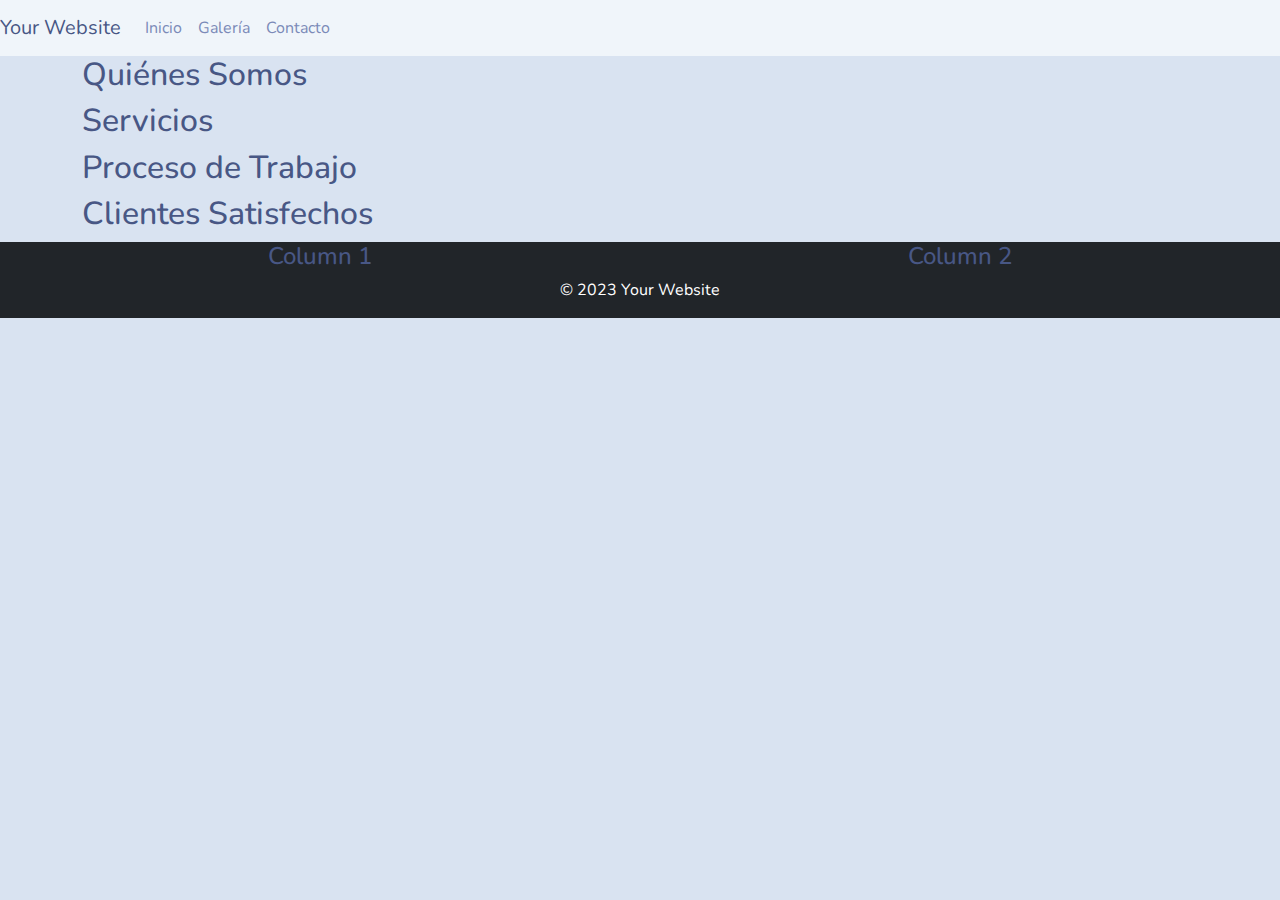
==== index.html @ fa76e89b "Base template" ====
<!DOCTYPE html>
<html lang="en">
<head>
    <meta charset="UTF-8">
    <meta name="viewport" content="width=device-width, initial-scale=1.0">
    <title>Your Page</title>
    <!-- Add Bootstrap CSS -->
    <link rel="stylesheet" href="css/bootstrap.css">
</head>
<body>

<!-- Navbar -->
<nav class="navbar navbar-expand-lg navbar-light bg-light">
    <a class="navbar-brand" href="#">Your Website</a>
    <button class="navbar-toggler" type="button" data-toggle="collapse" data-target="#navbarNav" aria-controls="navbarNav" aria-expanded="false" aria-label="Toggle navigation">
        <span class="navbar-toggler-icon"></span>
    </button>
    <div class="collapse navbar-collapse" id="navbarNav">
        <ul class="navbar-nav">
            <li class="nav-item active">
                <a class="nav-link" href="#inicio">Inicio</a>
            </li>
            <li class="nav-item">
                <a class="nav-link" href="#galeria">Galería</a>
            </li>
            <li class="nav-item">
                <a class="nav-link" href="#contacto">Contacto</a>
            </li>
        </ul>
    </div>
</nav>

<!-- Quiénes Somos Section -->
<section id="inicio" class="container">
    <h2>Quiénes Somos</h2>
    <!-- Add your content here -->
</section>

<!-- Servicios Section -->
<section id="servicios" class="container">
    <h2>Servicios</h2>
    <!-- Add your content here -->
</section>

<!-- Proceso de Trabajo Section -->
<section id="proceso" class="container">
    <h2>Proceso de Trabajo</h2>
    <!-- Add your content here -->
</section>

<!-- Clientes Satisfechos Section -->
<section id="clientes" class="container">
    <h2>Clientes Satisfechos</h2>
    <!-- Add your content here -->
</section>

<!-- Footer -->
<footer class="container-fluid bg-dark text-white">
    <div class="row justify-content-center">
        <div class="col-lg text-center">
            <h4>Column 1</h4>
            <!-- Add content for column 1 -->
        </div>
        <div class="col-lg text-center">
            <h4>Column 2</h4>
            <!-- Add content for column 2 -->
        </div>
    </div>
    <div class="row">
        <div class="col">
            <p class="text-center">© 2023 Your Website</p>
        </div>
    </div>
</footer>

<!-- Add Bootstrap JS (optional) -->
<script src="https://code.jquery.com/jquery-3.5.1.slim.min.js"></script>
<script src="https://cdn.jsdelivr.net/npm/@popperjs/core@2.9.1/dist/umd/popper.min.js"></script>
<script src="https://stackpath.bootstrapcdn.com/bootstrap/4.5.2/js/bootstrap.min.js"></script>
</body>
</html>
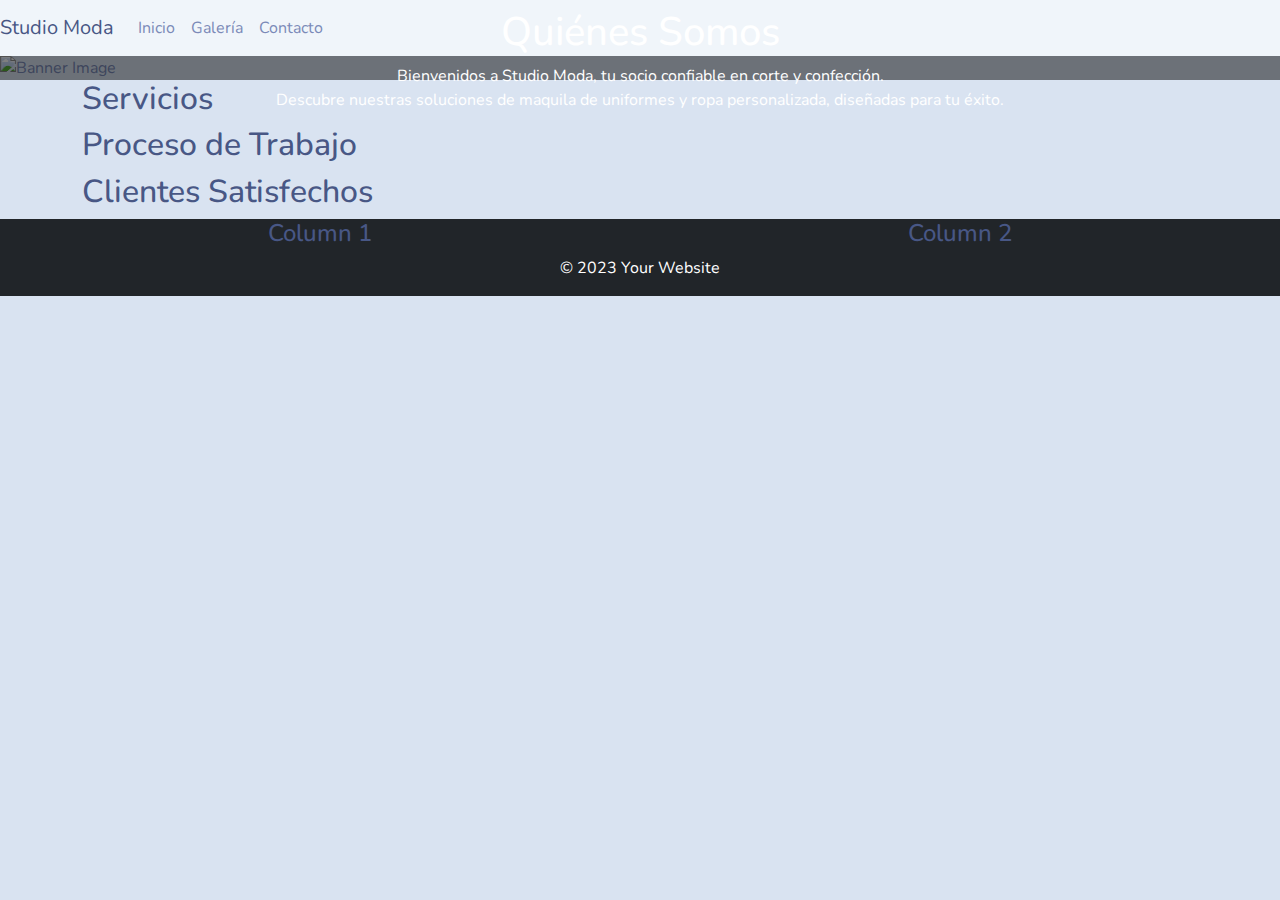
==== commit 2112c898: "banner added" ====
--- a/index.html
+++ b/index.html
@@ -3,15 +3,16 @@
 <head>
     <meta charset="UTF-8">
     <meta name="viewport" content="width=device-width, initial-scale=1.0">
-    <title>Your Page</title>
+    <title>Studio Moda</title>
     <!-- Add Bootstrap CSS -->
     <link rel="stylesheet" href="css/bootstrap.css">
+    <link rel="stylesheet" href="css/style.css">
 </head>
 <body>
 
 <!-- Navbar -->
 <nav class="navbar navbar-expand-lg navbar-light bg-light">
-    <a class="navbar-brand" href="#">Your Website</a>
+    <a class="navbar-brand" href="#">Studio Moda</a>
     <button class="navbar-toggler" type="button" data-toggle="collapse" data-target="#navbarNav" aria-controls="navbarNav" aria-expanded="false" aria-label="Toggle navigation">
         <span class="navbar-toggler-icon"></span>
     </button>
@@ -31,9 +32,23 @@
 </nav>
 
 <!-- Quiénes Somos Section -->
-<section id="inicio" class="container">
-    <h2>Quiénes Somos</h2>
-    <!-- Add your content here -->
+<section id="inicio" class="container-fluid p-0">
+    <div class="row">
+        <div class="col-12">
+            <div class="position-relative">
+                <!-- Large screen image (hidden on mobile) -->
+                <img src="https://cdn.shopify.com/s/files/1/0822/8470/8151/files/hero_image.png?v=1693623869" alt="Banner Image" class="img-fluid d-none d-md-block">
+                
+                <!-- Mobile screen image (hidden on large screens) -->
+                <img src="https://cdn.shopify.com/s/files/1/0822/8470/8151/files/banner_screen_mobile.png?v=1695943894" alt="Banner Image" class="img-fluid w-100 d-md-none">
+                
+                <div class="overlay p-2">
+                    <h1 class="text-center text-white">Quiénes Somos</h1>
+                    <p class="text-center text-white">Bienvenidos a Studio Moda, tu socio confiable en corte y confección.<br>Descubre nuestras soluciones de maquila de uniformes y ropa personalizada, diseñadas para tu éxito.</p>
+                </div>
+            </div>
+        </div>
+    </div>
 </section>
 
 <!-- Servicios Section -->
--- a/css/style.css
+++ b/css/style.css
@@ -0,0 +1,12 @@
+.overlay {
+    position: absolute;
+    top: 0;
+    left: 0;
+    width: 100%;
+    height: 100%;
+    background-color: rgba(0, 0, 0, 0.5);
+    display: flex;
+    flex-direction: column;
+    justify-content: center;
+    align-items: center;
+}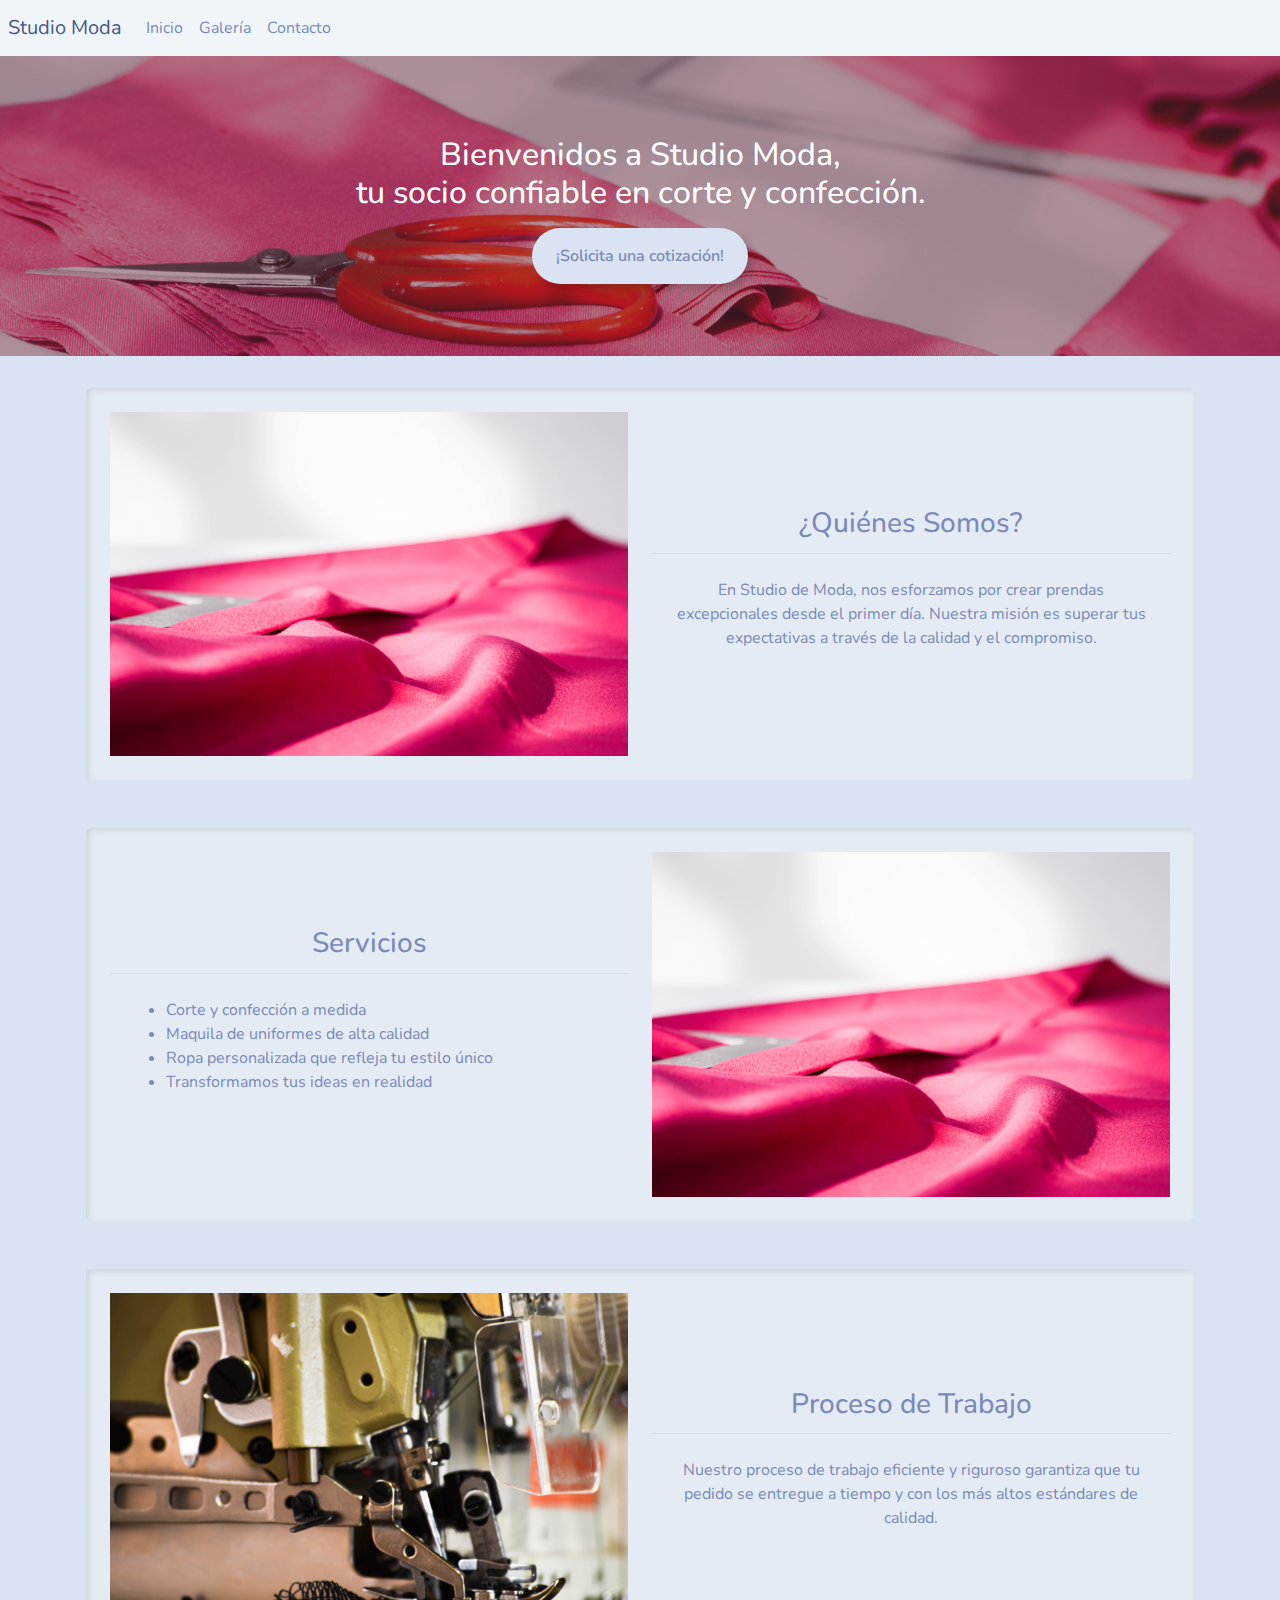
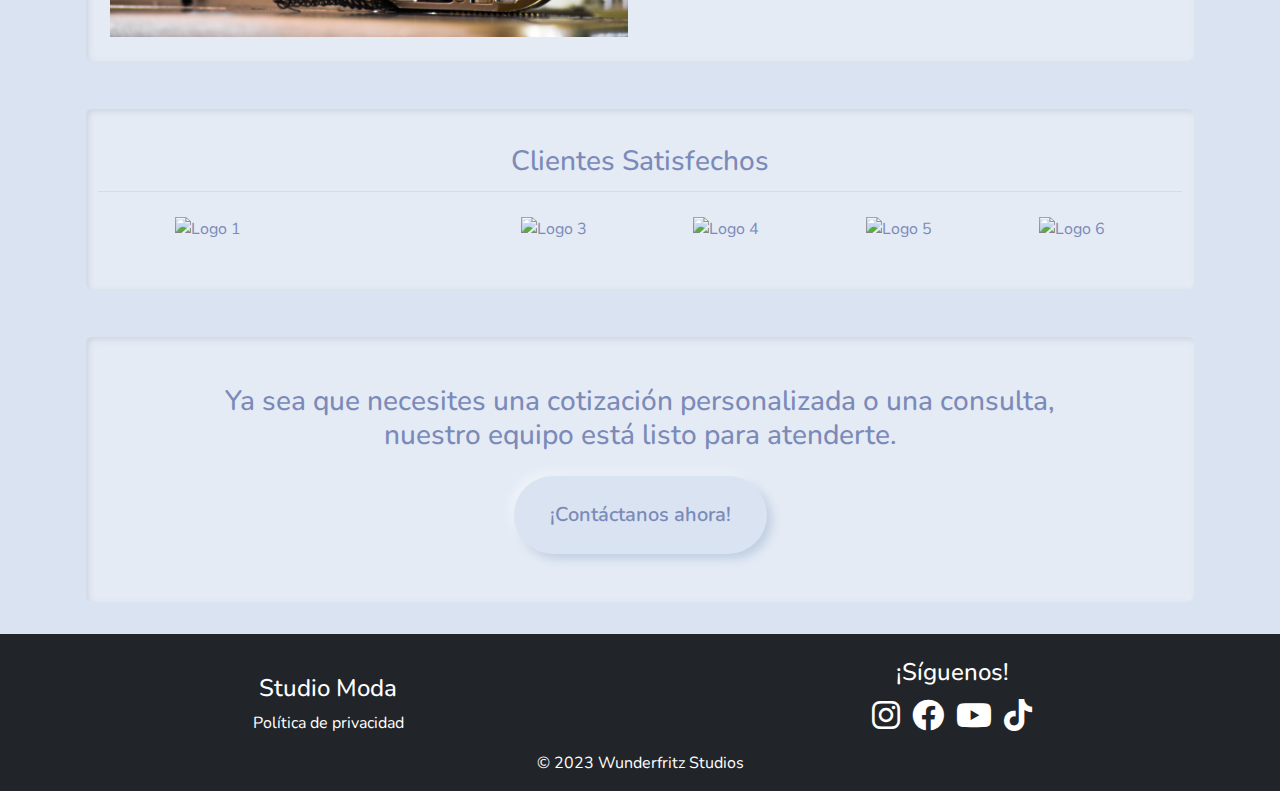
==== commit 375e474b: "Major update" ====
--- a/index.html
+++ b/index.html
@@ -7,12 +7,14 @@
     <!-- Add Bootstrap CSS -->
     <link rel="stylesheet" href="css/bootstrap.css">
     <link rel="stylesheet" href="css/style.css">
+    <link rel="stylesheet" href="https://cdnjs.cloudflare.com/ajax/libs/font-awesome/6.0.0-beta3/css/all.min.css">
+
 </head>
 <body>
 
 <!-- Navbar -->
-<nav class="navbar navbar-expand-lg navbar-light bg-light">
-    <a class="navbar-brand" href="#">Studio Moda</a>
+<nav class="navbar navbar-expand-lg navbar-light bg-light p-2">
+    <a class="navbar-brand" href="#quienes-somos">Studio Moda</a>
     <button class="navbar-toggler" type="button" data-toggle="collapse" data-target="#navbarNav" aria-controls="navbarNav" aria-expanded="false" aria-label="Toggle navigation">
         <span class="navbar-toggler-icon"></span>
     </button>
@@ -22,68 +24,155 @@
                 <a class="nav-link" href="#inicio">Inicio</a>
             </li>
             <li class="nav-item">
-                <a class="nav-link" href="#galeria">Galería</a>
+                <a class="nav-link" href="galeria.html">Galería</a>
             </li>
             <li class="nav-item">
-                <a class="nav-link" href="#contacto">Contacto</a>
+                <a class="nav-link" href="contacto.html">Contacto</a>
             </li>
         </ul>
     </div>
 </nav>
 
-<!-- Quiénes Somos Section -->
-<section id="inicio" class="container-fluid p-0">
+<!-- Inicio Section -->
+<section id="inicio" class="container-fluid p-0 pb-3">
     <div class="row">
         <div class="col-12">
             <div class="position-relative">
                 <!-- Large screen image (hidden on mobile) -->
-                <img src="https://cdn.shopify.com/s/files/1/0822/8470/8151/files/hero_image.png?v=1693623869" alt="Banner Image" class="img-fluid d-none d-md-block">
+                <img src="images/studio-moda_banner.jpg" alt="Banner Image" class="img-fluid d-none d-md-block">
                 
                 <!-- Mobile screen image (hidden on large screens) -->
-                <img src="https://cdn.shopify.com/s/files/1/0822/8470/8151/files/banner_screen_mobile.png?v=1695943894" alt="Banner Image" class="img-fluid w-100 d-md-none">
+                <img src="images/studio-moda_banner-mobile.jpg" alt="Banner Image" class="img-fluid w-100 d-md-none">
                 
-                <div class="overlay p-2">
-                    <h1 class="text-center text-white">Quiénes Somos</h1>
-                    <p class="text-center text-white">Bienvenidos a Studio Moda, tu socio confiable en corte y confección.<br>Descubre nuestras soluciones de maquila de uniformes y ropa personalizada, diseñadas para tu éxito.</p>
+                <div class="overlay p-3">
+                    <h2 class="text-center text-white p-2">Bienvenidos a Studio Moda,<br>tu socio confiable en corte y confección.</h2>
+                    <!-- <h4 class="text-center text-white pt-2">Descubre nuestras soluciones de maquila de uniformes<br>y ropa personalizada, diseñadas para tu éxito.</h4> -->
+                    <a href="contacto.html" class="btn btn-outline-secondary" role="button">¡Solicita una cotización!</a>
                 </div>
             </div>
         </div>
     </div>
 </section>
 
+<!-- Quiénes Somos Section -->
+<section id="quienes-somos" class="container p-3">
+    <div class="card border-primary mb-3 p-2">
+        <div class="row justify-content-center align-items-center p-3">
+            <div class="col-lg text-center order-0 order-lg-1">
+                <div class="card-header h3">¿Quiénes Somos?</div>
+                <div class="card-body">
+                    <p class="card-text">En Studio de Moda, nos esforzamos por crear prendas excepcionales desde el primer día. Nuestra misión es superar tus expectativas a través de la calidad y el compromiso.</p>
+                </div>
+             </div>
+             <div class="col-lg text-center order-1 order-lg-0">
+                <img class="img-fluid" src="images/studio-moda-0374.jpg" alt="Banner Image" >
+             </div>
+        </div>
+    </div>
+</section>
+
 <!-- Servicios Section -->
-<section id="servicios" class="container">
-    <h2>Servicios</h2>
-    <!-- Add your content here -->
+<section id="servicios" class="container p-3">
+    <div class="card border-primary mb-3 p-2">
+        <div class="row justify-content-center align-items-center p-3">
+            <div class="col-lg text-center order-0 order-lg-0">
+                <div class="card-header h3">Servicios</div>
+                <div class="card-body text-start justify-content-center">
+                   <ul>
+                        <li>Corte y confección a medida</li>
+                        <li>Maquila de uniformes de alta calidad</li>
+                        <li>Ropa personalizada que refleja tu estilo único</li>
+                        <li>Transformamos tus ideas en realidad</li>
+                    </ul>
+                </div>
+            </div>
+            <div class="col-lg text-center order-1 order-lg-1">
+                <img class="img-fluid" src="images/studio-moda-0374.jpg" alt="Banner Image" >
+            </div>
+        </div>
+    </div>
 </section>
 
 <!-- Proceso de Trabajo Section -->
-<section id="proceso" class="container">
-    <h2>Proceso de Trabajo</h2>
-    <!-- Add your content here -->
+<section id="proceso" class="container p-3">
+    <div class="card border-primary mb-3 p-2">
+        <div class="row justify-content-center align-items-center p-3">
+            <div class="col-lg text-center order-0 order-lg-1">
+                <div class="card-header h3">Proceso de Trabajo</div>
+                <div class="card-body">
+                    <p class="card-text">Nuestro proceso de trabajo eficiente y riguroso garantiza que tu pedido se entregue a tiempo y con los más altos estándares de calidad.</p>
+                </div>
+            </div>
+            <div class="col-lg text-center order-1 order-lg-0">
+                <img class="img-fluid" src="images/studio-moda-0418_full.jpg" alt="Banner Image" >
+            </div>
+        </div>
+    </div>
 </section>
 
 <!-- Clientes Satisfechos Section -->
-<section id="clientes" class="container">
-    <h2>Clientes Satisfechos</h2>
-    <!-- Add your content here -->
+<section id="clientes" class="container p-3">
+    <div class="card border-primary mb-3 p-2">
+        <div class="row justify-content-center align-items-center p-3">
+            <div class="card-header h3 text-center">Clientes Satisfechos</div>
+            <div class="card-body">
+                <div class="container">
+                    <div class="row justify-content-center align-items-center">
+                        <div class="col-4 col-md-2 text-center mb-3 mb-md-0">
+                            <img src="https://i.pinimg.com/originals/b8/62/cd/b862cd2f8ba5bb3bb17145d9f3949b36.jpg" alt="Logo 1" class="img-fluid">
+                        </div>
+                        <div class="col-4 col-md-2 text-center mb-3 mb-md-0">
+                            <img src="https://i.pinimg.com/originals/b8/62/cd/b862cd2f8ba5bb3bb17145d9f3949b36.jpg" alt "Logo 2" class="img-fluid">
+                        </div>
+                        <div class="col-4 col-md-2 text-center mb-3 mb-md-0">
+                            <img src="https://i.pinimg.com/originals/b8/62/cd/b862cd2f8ba5bb3bb17145d9f3949b36.jpg" alt="Logo 3" class="img-fluid">
+                        </div>
+                        <div class="col-4 col-md-2 text-center mb-3 mb-md-0">
+                            <img src="https://i.pinimg.com/originals/b8/62/cd/b862cd2f8ba5bb3bb17145d9f3949b36.jpg" alt="Logo 4" class="img-fluid">
+                        </div>
+                        <div class="col-4 col-md-2 text-center mb-3 mb-md-0">
+                            <img src="https://i.pinimg.com/originals/b8/62/cd/b862cd2f8ba5bb3bb17145d9f3949b36.jpg" alt="Logo 5" class="img-fluid">
+                        </div>
+                        <div class="col-4 col-md-2 text-center mb-3 mb-md-0">
+                            <img src="https://i.pinimg.com/originals/b8/62/cd/b862cd2f8ba5bb3bb17145d9f3949b36.jpg" alt="Logo 6" class="img-fluid">
+                        </div>
+                    </div>
+                </div>
+            </div>
+        </div>
+    </div>
+</section>
+
+<!-- CTA -->
+<section id="clientes" class="container p-3">
+    <div class="card border-primary mb-3 p-2">
+        <div class="row justify-content-center align-items-center p-3">
+            <div class="card-body text-center">
+                <h3 class="pb-3">Ya sea que necesites una cotización personalizada o una consulta,<br>nuestro equipo está listo para atenderte.</h3>
+                   <a href="contacto.html" class="btn btn-lg btn-primary" role="button">¡Contáctanos ahora!</a>
+            </div>
+        </div>
+    </div>
 </section>
 
 <!-- Footer -->
-<footer class="container-fluid bg-dark text-white">
-    <div class="row justify-content-center">
-        <div class="col-lg text-center">
-            <h4>Column 1</h4>
-            <!-- Add content for column 1 -->
+<footer class="container-fluid bg-dark text-white pt-2">
+    <div class="row justify-content-center p-3">
+        <div class="col-lg text-center order-1 order-lg-0 pt-3">
+            <h4 class="custom-footer-text">Studio Moda</h4>
+            <h7 class="custom-footer-text">Política de privacidad</h7>
         </div>
-        <div class="col-lg text-center">
-            <h4>Column 2</h4>
-            <!-- Add content for column 2 -->
+        <div class="col-lg text-center order-0 order-lg-1">
+            <h4 class="custom-footer-text">¡Síguenos!</h4>
+            <a href="URL-DE-INSTAGRAM" target="_blank" class="social-icon text-white"><i class="fab fa-instagram fa-2x p-1"></i></a>
+            <a href="URL-DE-FACEBOOK" target="_blank" class="social-icon text-white"><i class="fab fa-facebook fa-2x p-1"></i></a>
+            <a href="URL-DE-YOUTUBE" target="_blank" class="social-icon text-white"><i class="fab fa-youtube fa-2x p-1"></i></a>
+            <a href="URL-DE-TIKTOK" target="_blank" class="social-icon text-white"><i class="fab fa-tiktok fa-2x p-1"></i></a>
         </div>
     </div>
     <div class="row">
         <div class="col">
-            <p class="text-center">© 2023 Your Website</p>
+            <p class="text-center">© 2023 Wunderfritz Studios</p>
         </div>
     </div>
 </footer>
--- a/css/style.css
+++ b/css/style.css
@@ -4,9 +4,13 @@
     left: 0;
     width: 100%;
     height: 100%;
-    background-color: rgba(0, 0, 0, 0.5);
+    background-color: rgba(102, 43, 59, 0.5);
     display: flex;
     flex-direction: column;
     justify-content: center;
     align-items: center;
+}
+
+.custom-footer-text {
+    color: white !important;
 }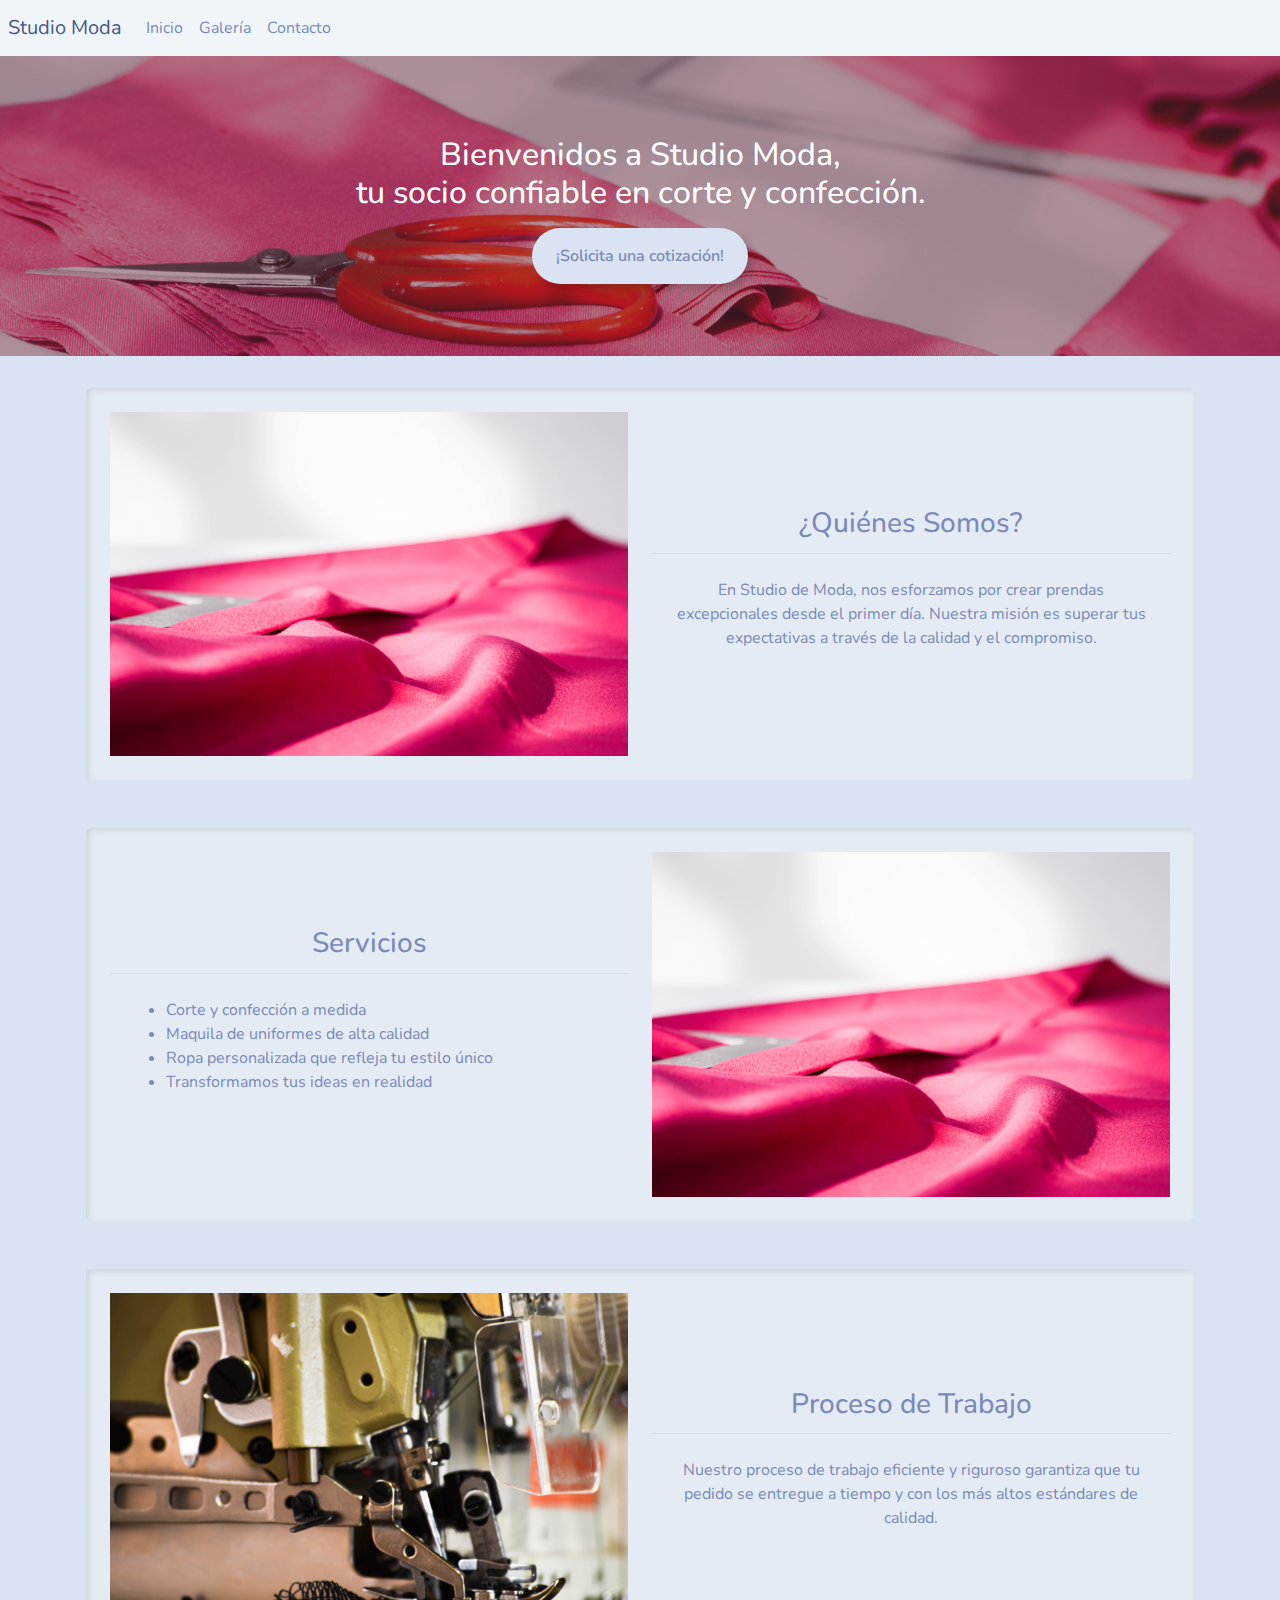
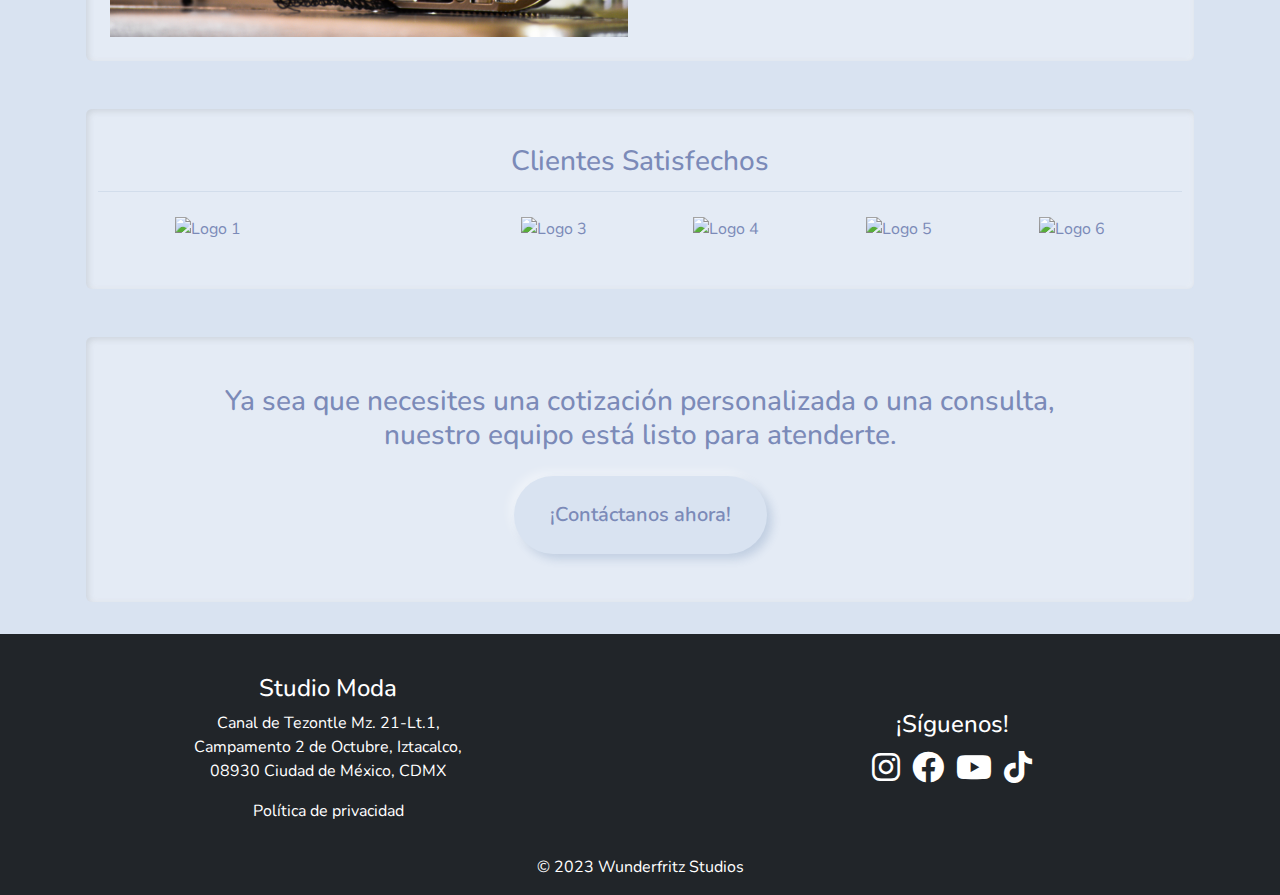
==== commit 4c87a407: "Update index.html" ====
--- a/index.html
+++ b/index.html
@@ -157,10 +157,11 @@
 
 <!-- Footer -->
 <footer class="container-fluid bg-dark text-white pt-2">
-    <div class="row justify-content-center p-3">
+    <div class="row justify-content-center align-items-center p-3">
         <div class="col-lg text-center order-1 order-lg-0 pt-3">
             <h4 class="custom-footer-text">Studio Moda</h4>
-            <h7 class="custom-footer-text">Política de privacidad</h7>
+            <p class="custom-footer-text">Canal de Tezontle Mz. 21-Lt.1,<br>Campamento 2 de Octubre, Iztacalco,<br>08930 Ciudad de México, CDMX</p>
+            <p class="custom-footer-text">Política de privacidad</p>
         </div>
         <div class="col-lg text-center order-0 order-lg-1">
             <h4 class="custom-footer-text">¡Síguenos!</h4>
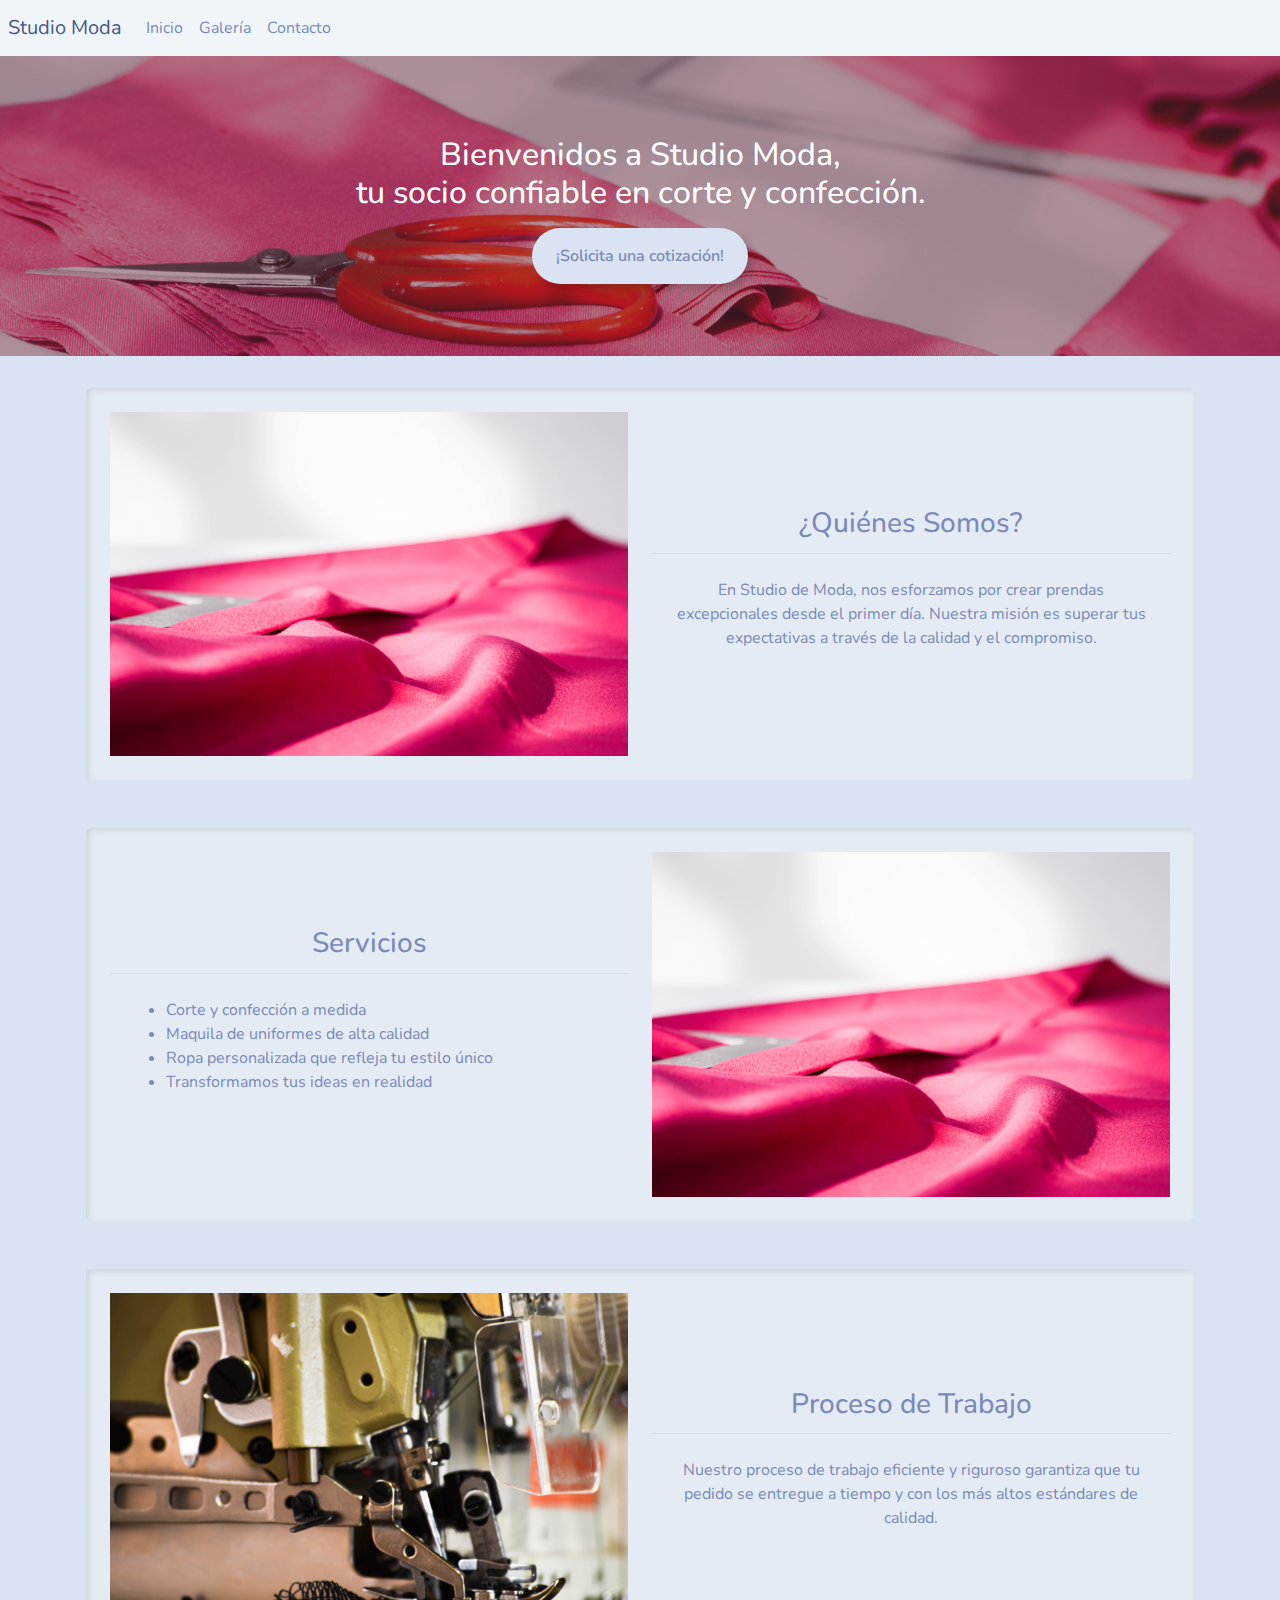
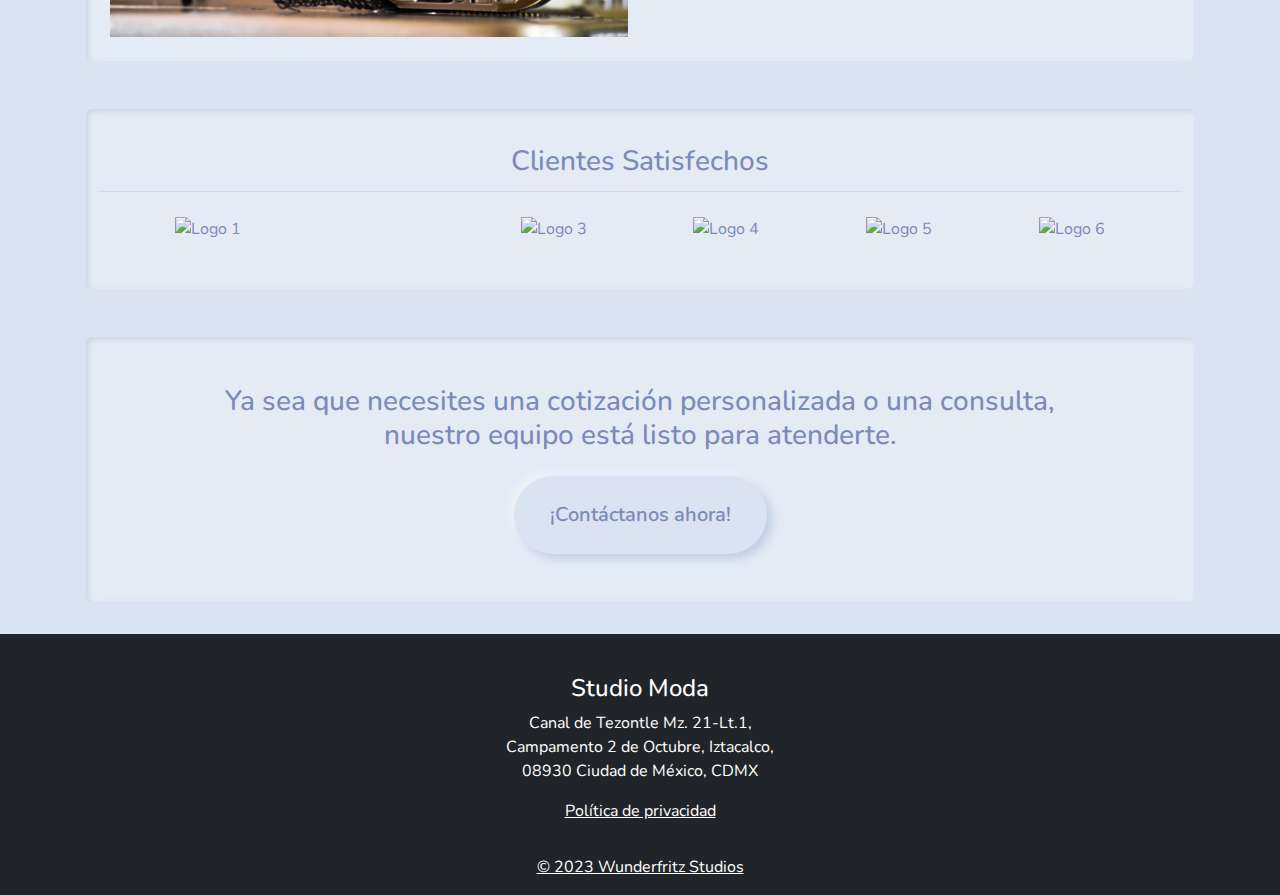
==== commit 473ee6a6: "privacy policy and gallery" ====
--- a/index.html
+++ b/index.html
@@ -161,15 +161,15 @@
         <div class="col-lg text-center order-1 order-lg-0 pt-3">
             <h4 class="custom-footer-text">Studio Moda</h4>
             <p class="custom-footer-text">Canal de Tezontle Mz. 21-Lt.1,<br>Campamento 2 de Octubre, Iztacalco,<br>08930 Ciudad de México, CDMX</p>
-            <p class="custom-footer-text">Política de privacidad</p>
+            <a href="politica-de-privacidad.html" class="custom-footer-text">Política de privacidad</p>
         </div>
-        <div class="col-lg text-center order-0 order-lg-1">
+        <!-- <div class="col-lg text-center order-0 order-lg-1">
             <h4 class="custom-footer-text">¡Síguenos!</h4>
             <a href="URL-DE-INSTAGRAM" target="_blank" class="social-icon text-white"><i class="fab fa-instagram fa-2x p-1"></i></a>
             <a href="URL-DE-FACEBOOK" target="_blank" class="social-icon text-white"><i class="fab fa-facebook fa-2x p-1"></i></a>
             <a href="URL-DE-YOUTUBE" target="_blank" class="social-icon text-white"><i class="fab fa-youtube fa-2x p-1"></i></a>
             <a href="URL-DE-TIKTOK" target="_blank" class="social-icon text-white"><i class="fab fa-tiktok fa-2x p-1"></i></a>
-        </div>
+        </div> -->
     </div>
     <div class="row">
         <div class="col">
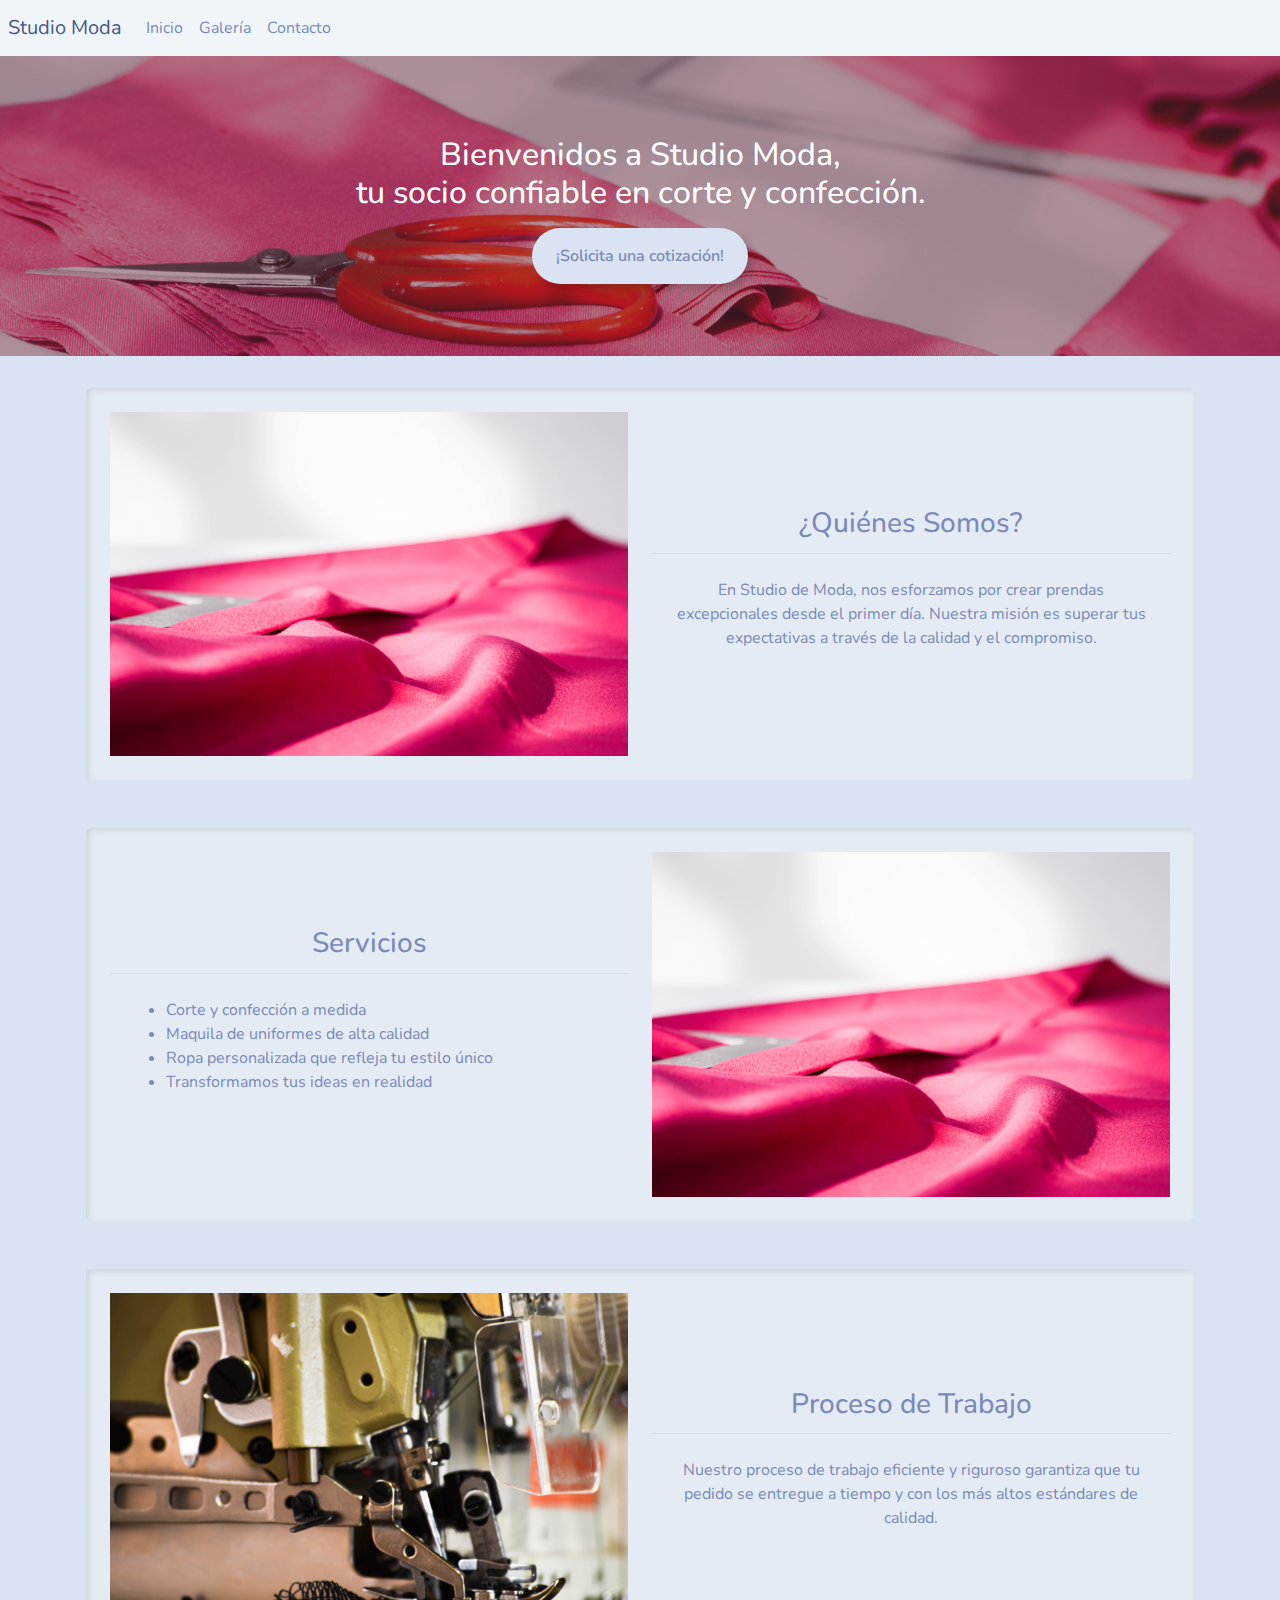
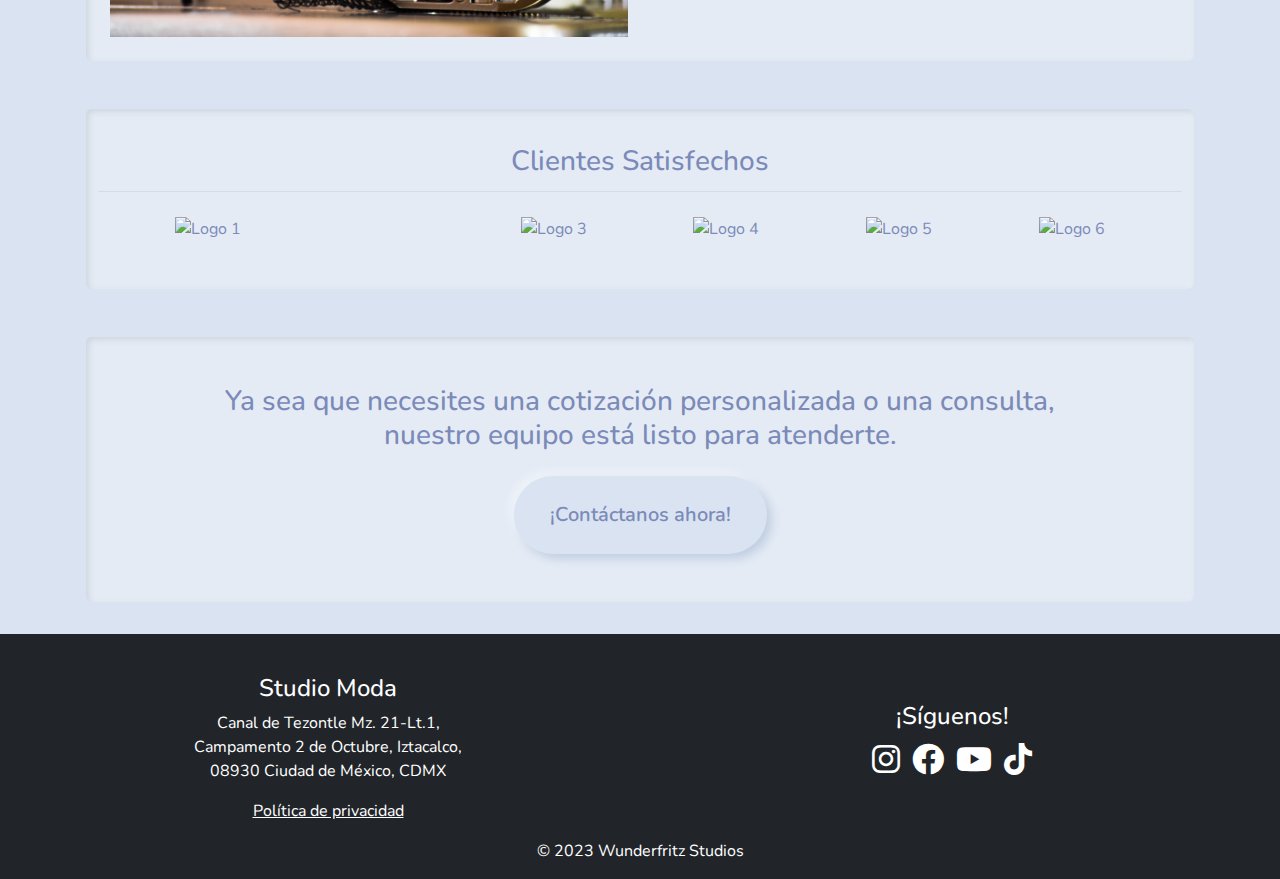
==== commit cc04edba: "gallery / privacy policy added" ====
--- a/index.html
+++ b/index.html
@@ -158,18 +158,18 @@
 <!-- Footer -->
 <footer class="container-fluid bg-dark text-white pt-2">
     <div class="row justify-content-center align-items-center p-3">
-        <div class="col-lg text-center order-1 order-lg-0 pt-3">
+        <div class="col-lg-6 text-center order-1 order-lg-0 pt-3">
             <h4 class="custom-footer-text">Studio Moda</h4>
             <p class="custom-footer-text">Canal de Tezontle Mz. 21-Lt.1,<br>Campamento 2 de Octubre, Iztacalco,<br>08930 Ciudad de México, CDMX</p>
-            <a href="politica-de-privacidad.html" class="custom-footer-text">Política de privacidad</p>
+            <a href="politica-de-privacidad.html" class="custom-footer-text">Política de privacidad</a>
         </div>
-        <!-- <div class="col-lg text-center order-0 order-lg-1">
+        <div class="col-lg-6 text-center order-0 order-lg-1">
             <h4 class="custom-footer-text">¡Síguenos!</h4>
             <a href="URL-DE-INSTAGRAM" target="_blank" class="social-icon text-white"><i class="fab fa-instagram fa-2x p-1"></i></a>
             <a href="URL-DE-FACEBOOK" target="_blank" class="social-icon text-white"><i class="fab fa-facebook fa-2x p-1"></i></a>
             <a href="URL-DE-YOUTUBE" target="_blank" class="social-icon text-white"><i class="fab fa-youtube fa-2x p-1"></i></a>
             <a href="URL-DE-TIKTOK" target="_blank" class="social-icon text-white"><i class="fab fa-tiktok fa-2x p-1"></i></a>
-        </div> -->
+        </div>
     </div>
     <div class="row">
         <div class="col">
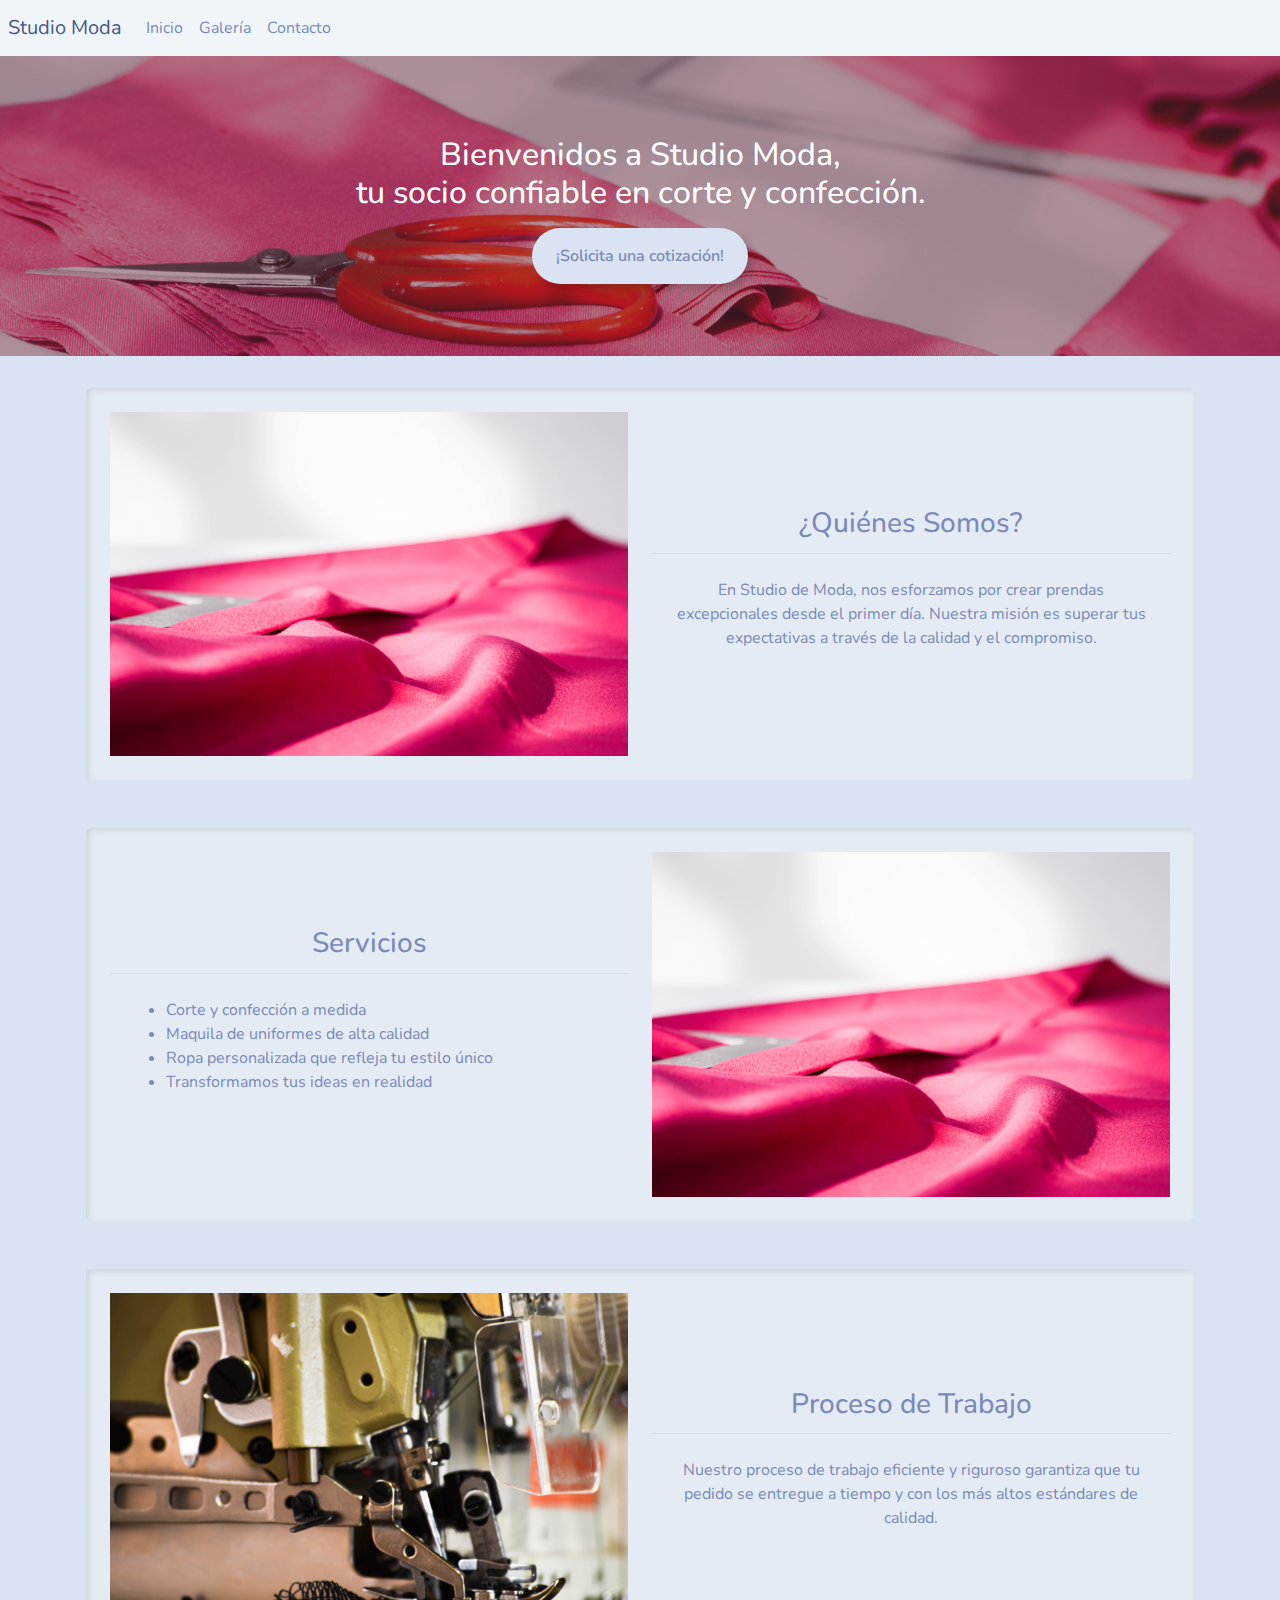
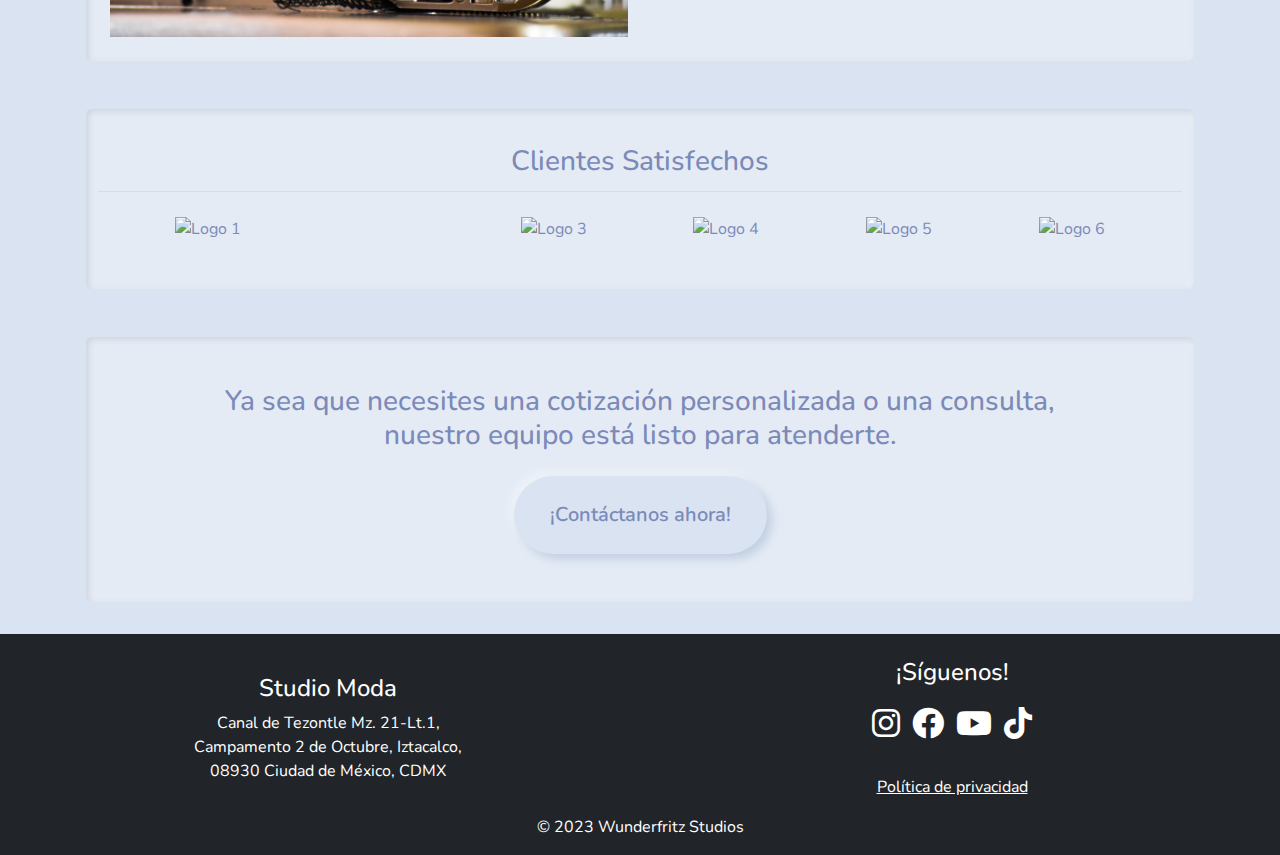
==== commit 8db0120b: "footer fixes" ====
--- a/index.html
+++ b/index.html
@@ -160,15 +160,22 @@
     <div class="row justify-content-center align-items-center p-3">
         <div class="col-lg-6 text-center order-1 order-lg-0 pt-3">
             <h4 class="custom-footer-text">Studio Moda</h4>
-            <p class="custom-footer-text">Canal de Tezontle Mz. 21-Lt.1,<br>Campamento 2 de Octubre, Iztacalco,<br>08930 Ciudad de México, CDMX</p>
-            <a href="politica-de-privacidad.html" class="custom-footer-text">Política de privacidad</a>
-        </div>
+            <p class="custom-footer-text">Canal de Tezontle Mz. 21-Lt.1,<br>Campamento 2 de Octubre,
+                Iztacalco,<br>08930 Ciudad de México, CDMX</p>
+            </div>
         <div class="col-lg-6 text-center order-0 order-lg-1">
             <h4 class="custom-footer-text">¡Síguenos!</h4>
-            <a href="URL-DE-INSTAGRAM" target="_blank" class="social-icon text-white"><i class="fab fa-instagram fa-2x p-1"></i></a>
-            <a href="URL-DE-FACEBOOK" target="_blank" class="social-icon text-white"><i class="fab fa-facebook fa-2x p-1"></i></a>
-            <a href="URL-DE-YOUTUBE" target="_blank" class="social-icon text-white"><i class="fab fa-youtube fa-2x p-1"></i></a>
-            <a href="URL-DE-TIKTOK" target="_blank" class="social-icon text-white"><i class="fab fa-tiktok fa-2x p-1"></i></a>
+            <div id="social-media" class="p-2">
+                <a href="URL-DE-INSTAGRAM" target="_blank" class="social-icon text-white"><i
+                        class="fab fa-instagram fa-2x p-1"></i></a>
+                <a href="URL-DE-FACEBOOK" target="_blank" class="social-icon text-white"><i
+                        class="fab fa-facebook fa-2x p-1"></i></a>
+                <a href="URL-DE-YOUTUBE" target="_blank" class="social-icon text-white"><i
+                        class="fab fa-youtube fa-2x p-1"></i></a>
+                <a href="URL-DE-TIKTOK" target="_blank" class="social-icon text-white"><i
+                        class="fab fa-tiktok fa-2x p-1"></i></a>
+            </div>
+            <a href="politica-de-privacidad.html" class="custom-footer-text"><br>Política de privacidad</a>
         </div>
     </div>
     <div class="row">
